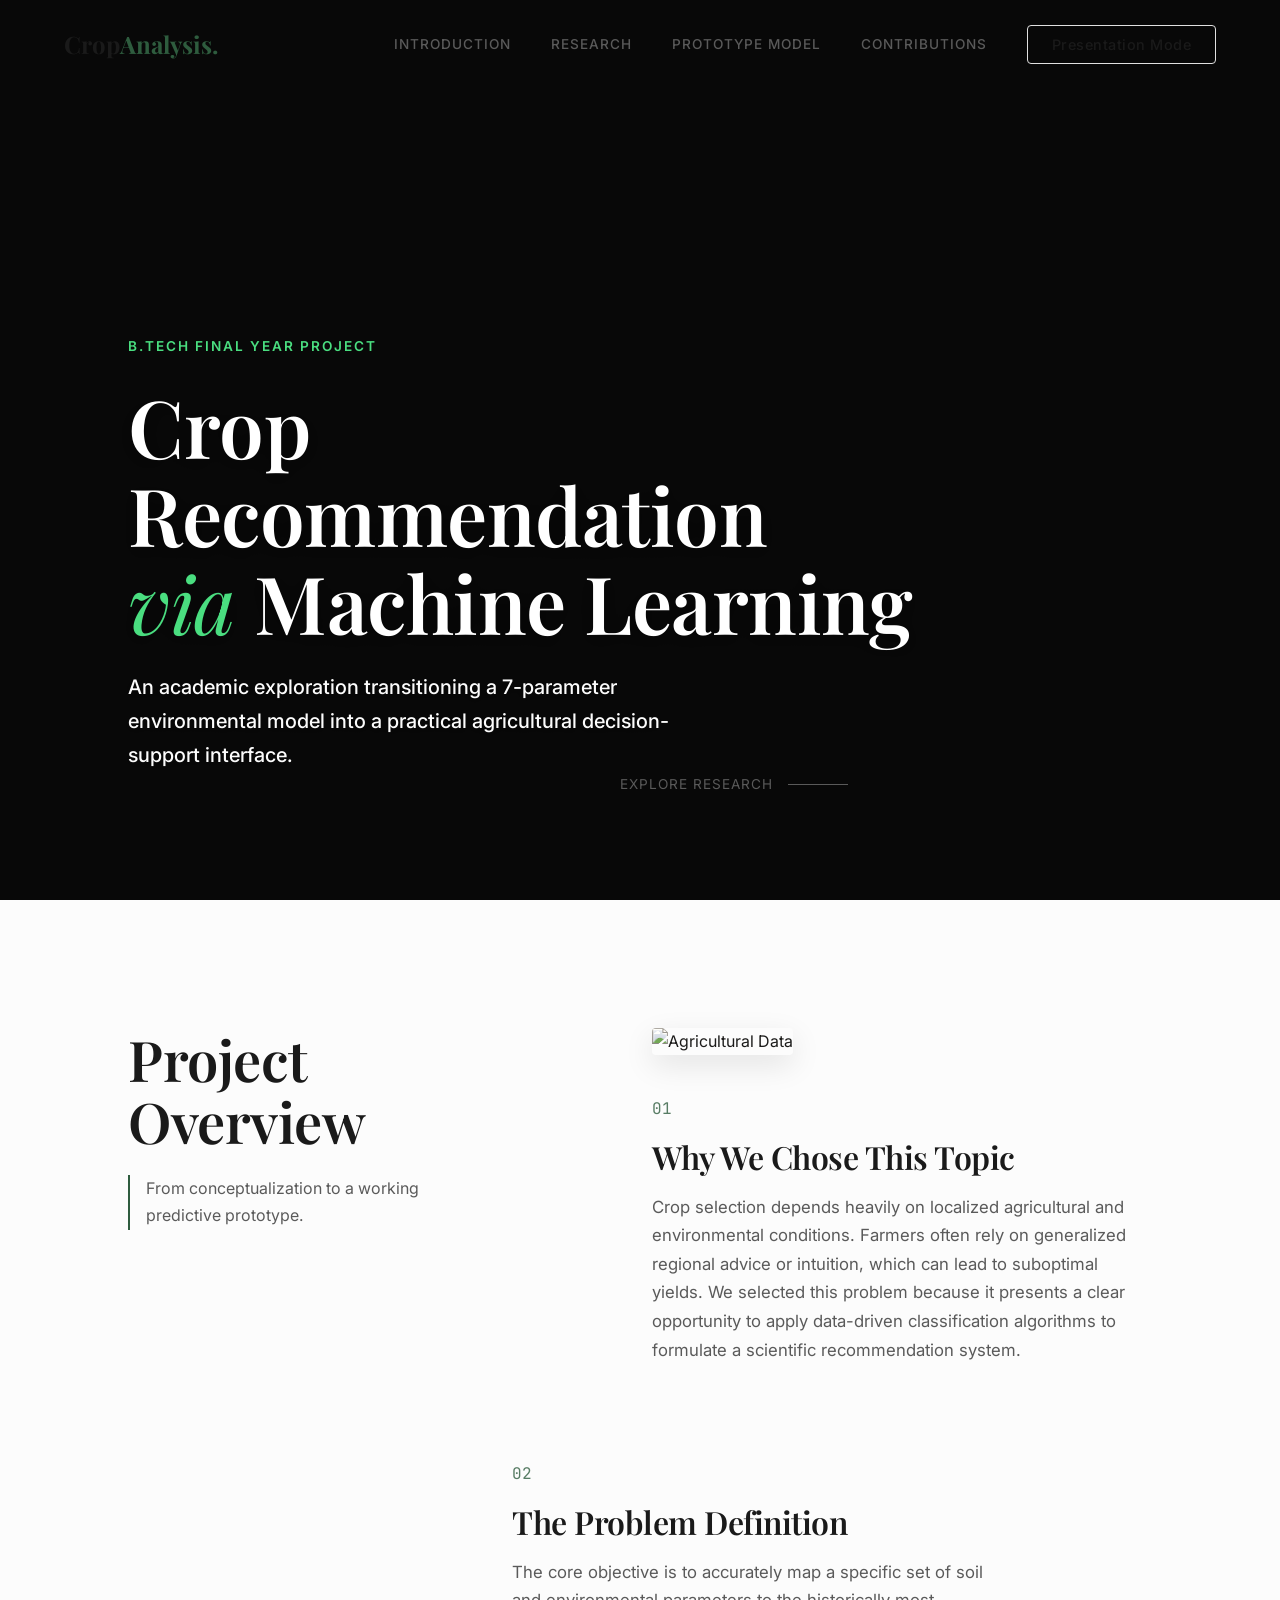
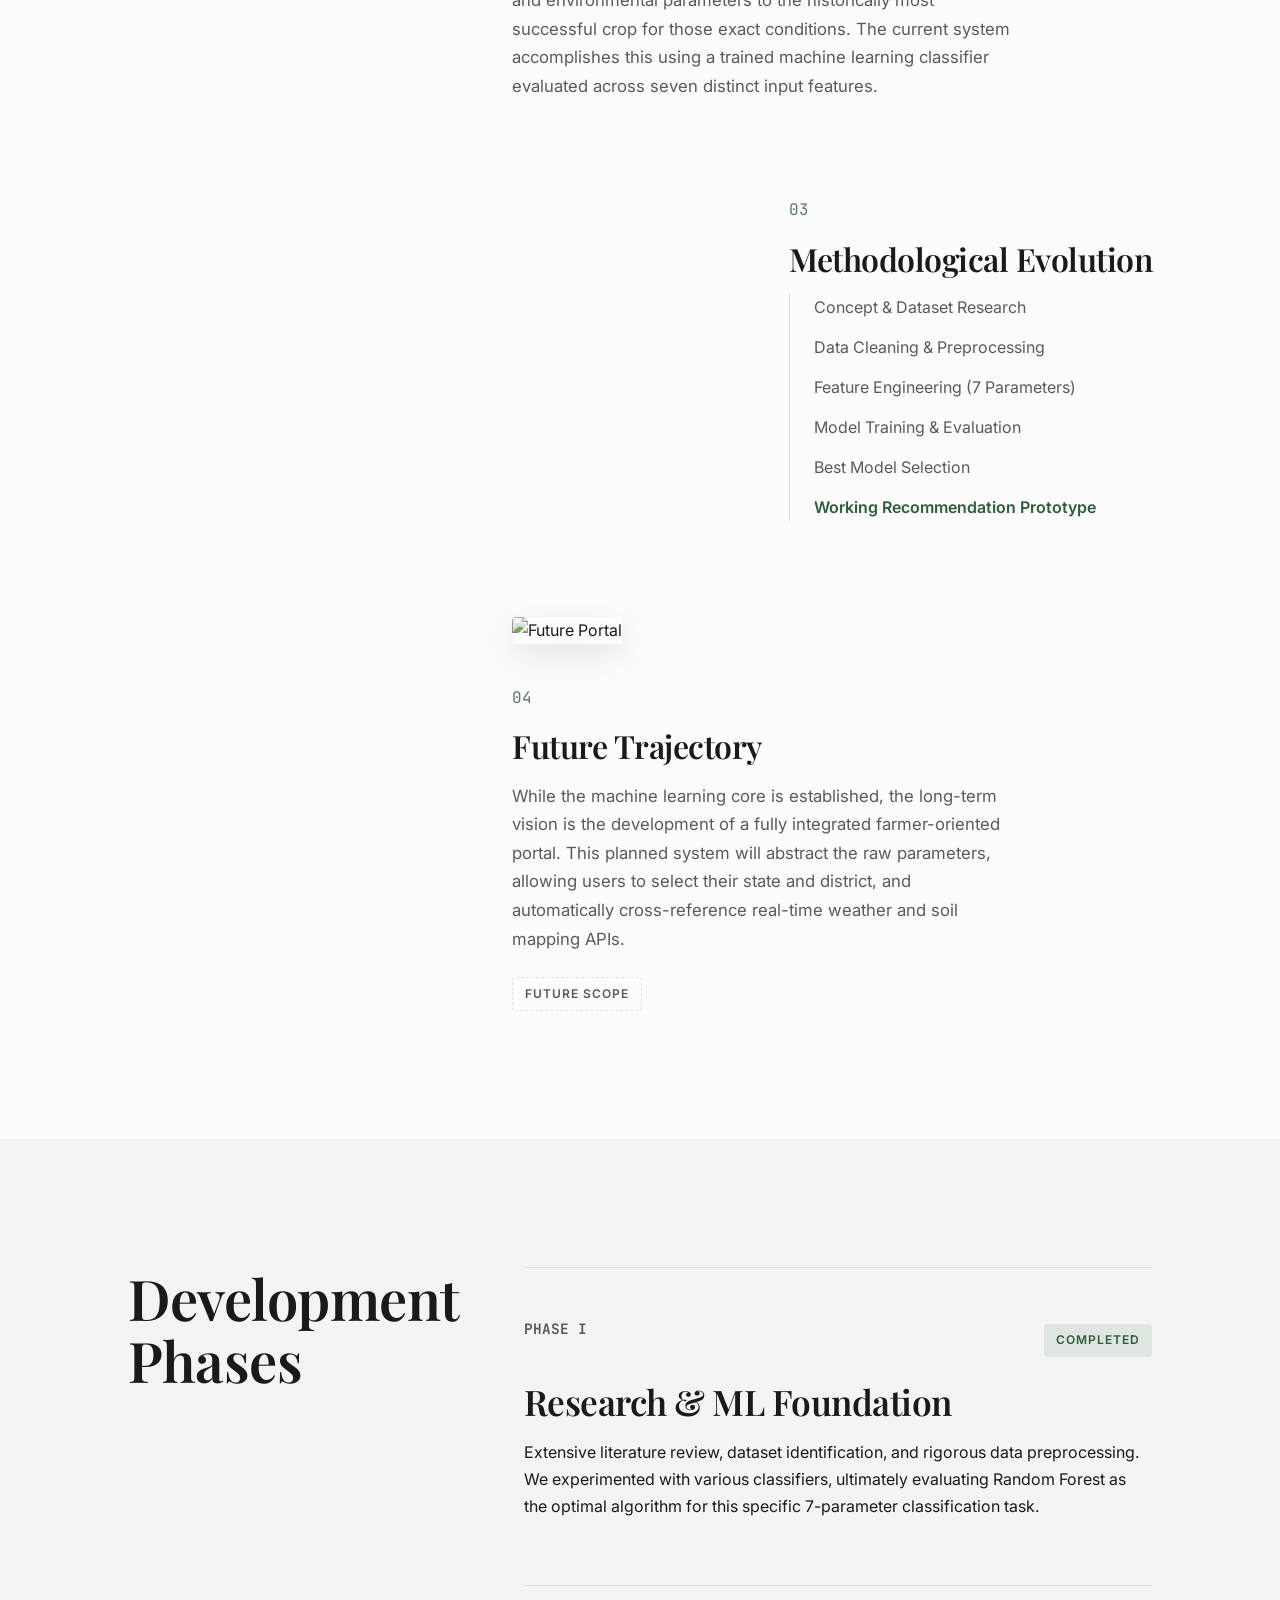
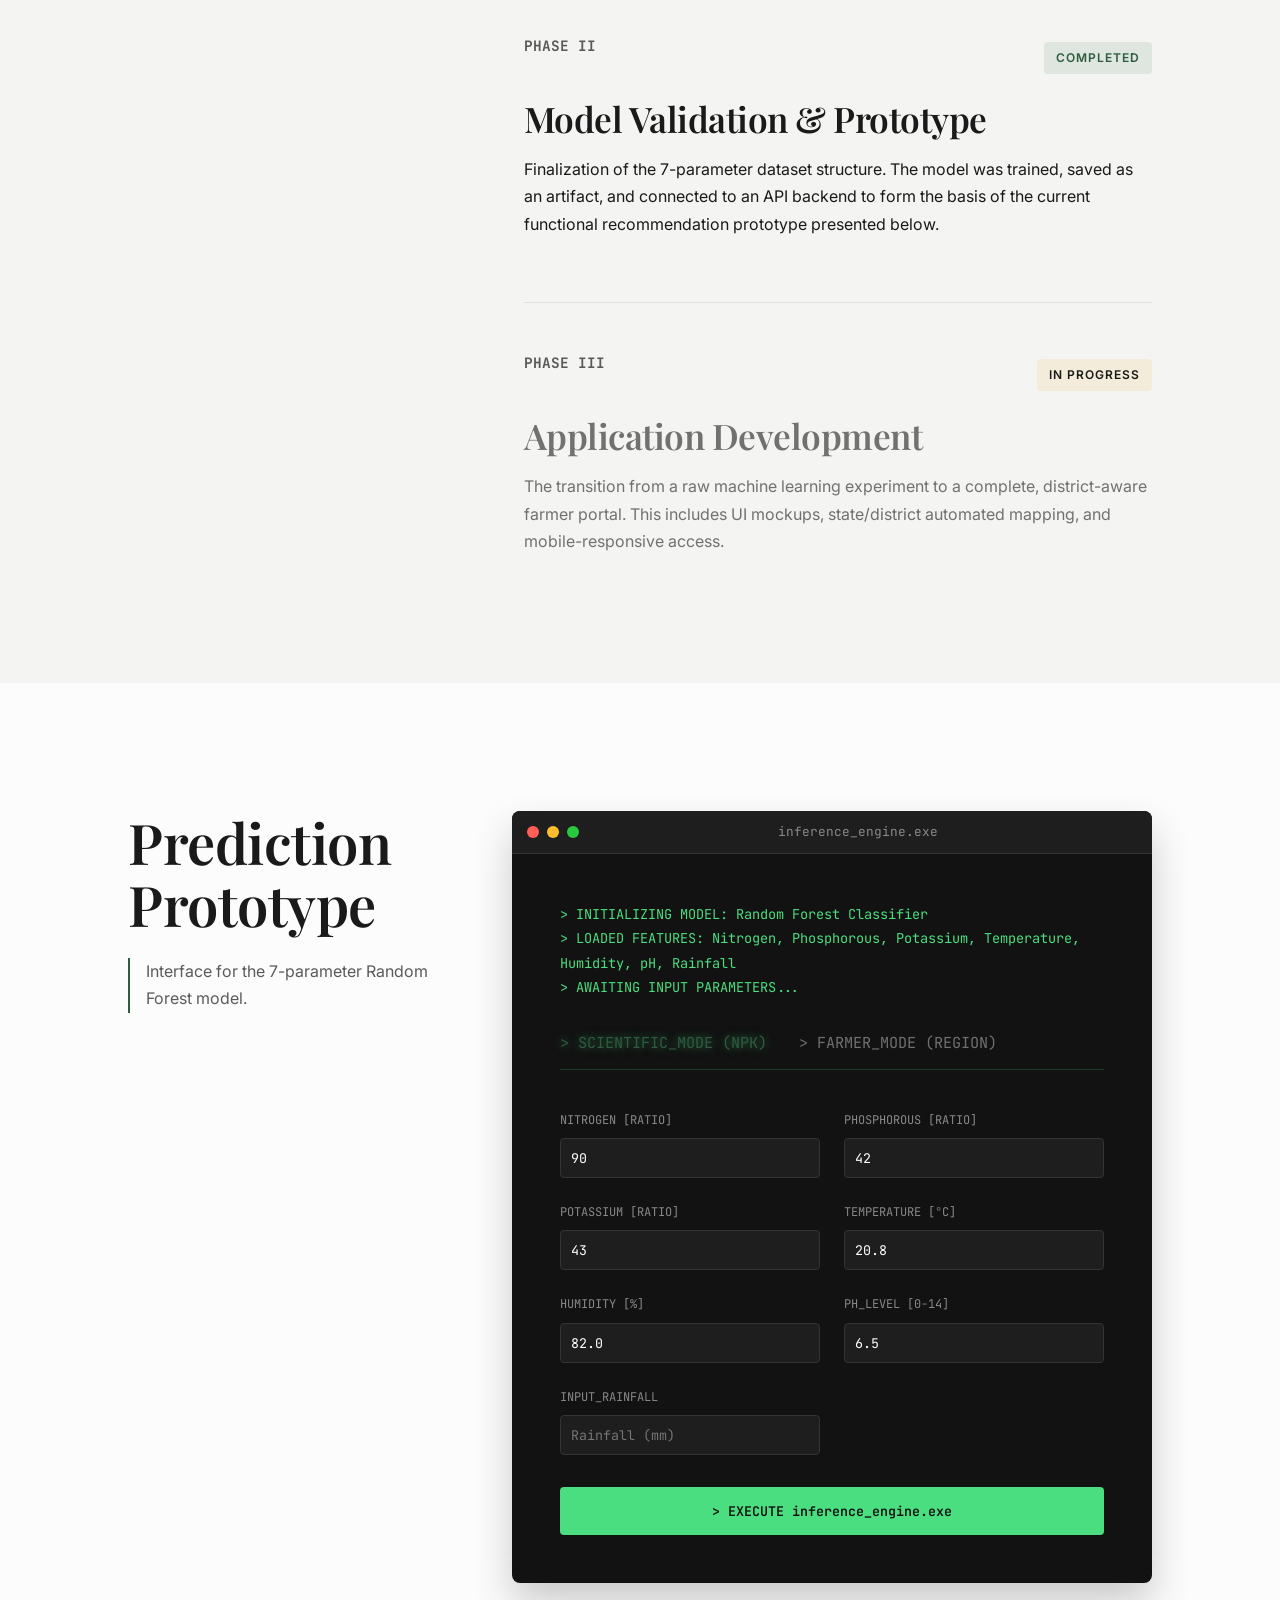
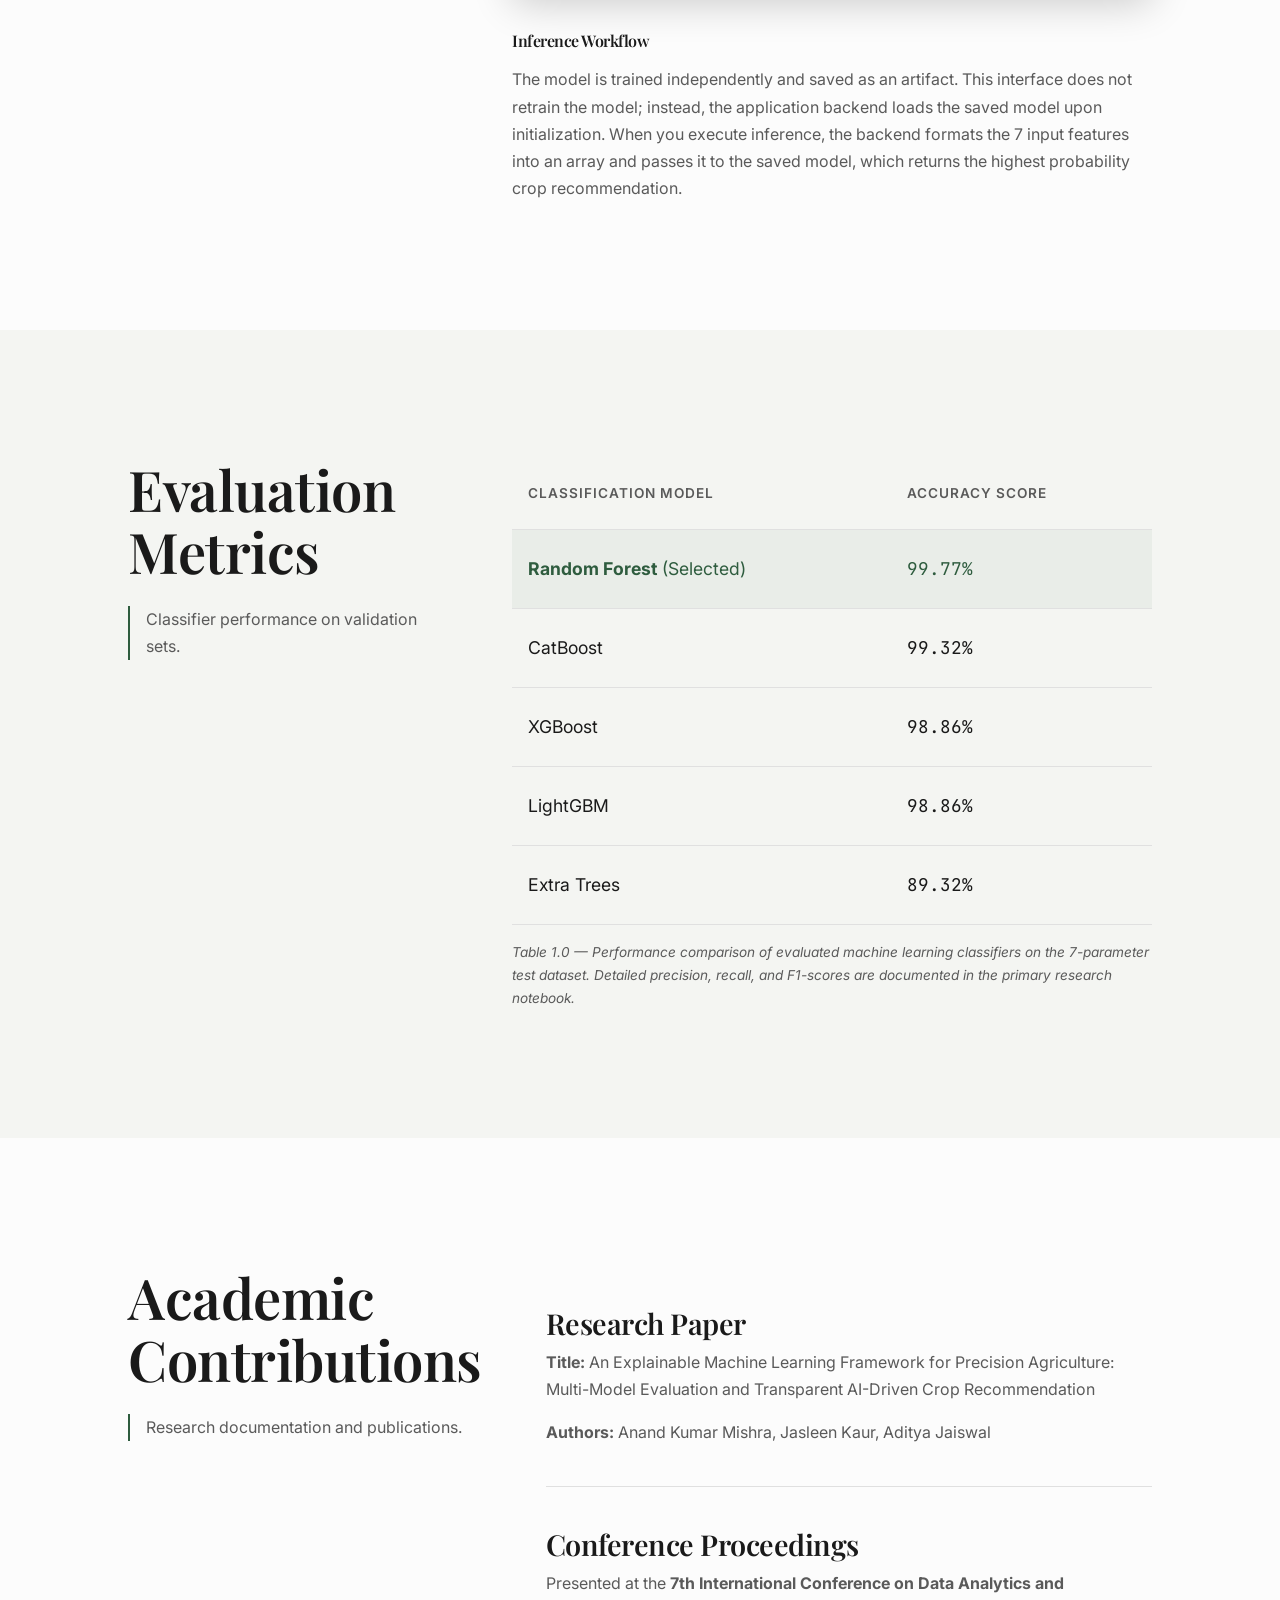
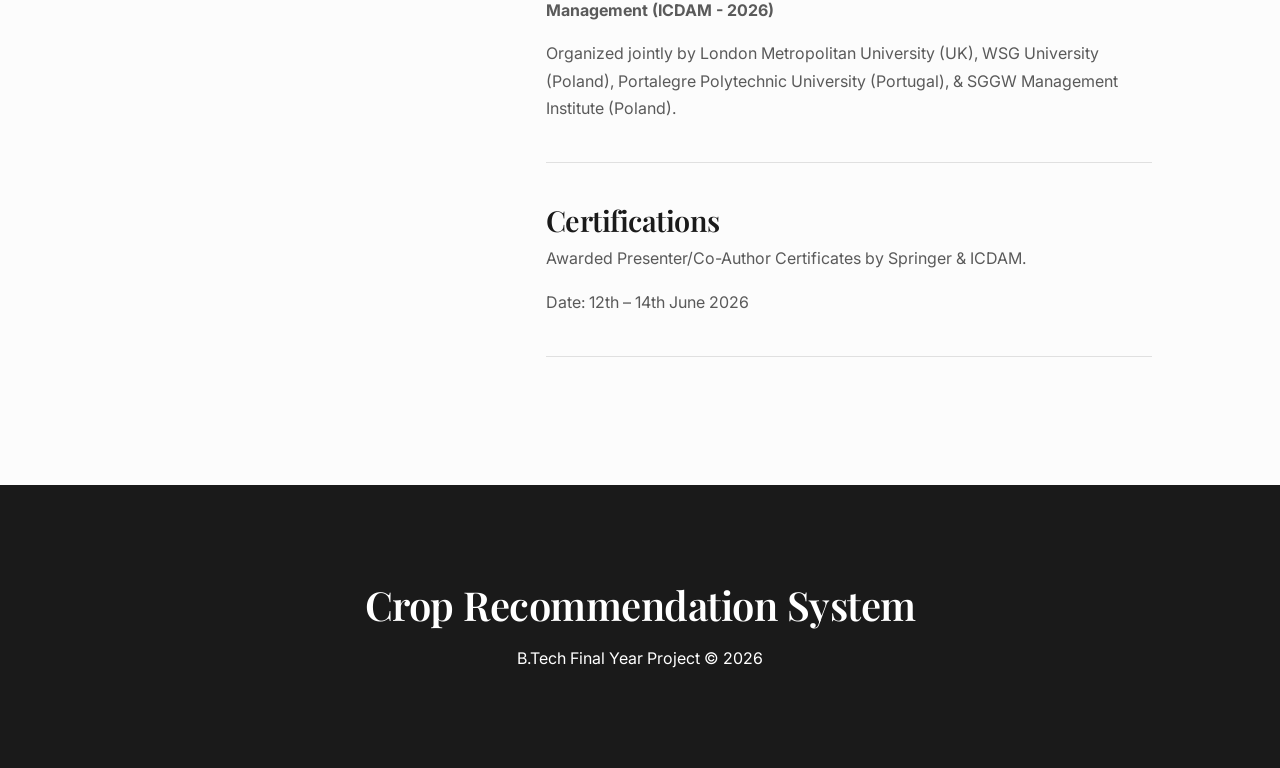
==== index.html @ 0917711e "Enhance Model 2: Implement Classifier Chains" ====
<!DOCTYPE html>
<html lang="en">
<head>
    <meta charset="UTF-8">
    <meta name="viewport" content="width=device-width, initial-scale=1.0">
    <title>Crop Recommendation | Academic Research</title>
    <!-- Fonts: Playfair Display for academic/editorial feel, Inter for data readability -->
    <link rel="preconnect" href="https://fonts.googleapis.com">
    <link rel="preconnect" href="https://fonts.gstatic.com" crossorigin>
    <link href="https://fonts.googleapis.com/css2?family=Playfair+Display:ital,wght@0,400;0,600;0,700;1,400&family=Inter:wght@300;400;500;600&family=JetBrains+Mono:wght@400;500&display=swap" rel="stylesheet">
    
    <!-- Icons -->
    <link rel="stylesheet" href="https://cdnjs.cloudflare.com/ajax/libs/font-awesome/6.4.0/css/all.min.css">
    
    <!-- Custom CSS -->
    <link rel="stylesheet" href="style.css?v=6">
</head>
<body>

    <!-- Central SVG Timeline Line -->
    <div class="scroll-timeline-container">
        <svg class="scroll-timeline-svg" preserveAspectRatio="none">
            <line x1="50%" y1="0" x2="50%" y2="100%" class="timeline-base"></line>
            <line x1="50%" y1="0" x2="50%" y2="100%" class="timeline-progress" id="scroll-line"></line>
        </svg>
    </div>

    <!-- Navigation -->
    <nav class="navbar" id="navbar">
        <div class="nav-container">
            <div class="logo">
                Crop<span>Analysis.</span>
            </div>
            <div class="nav-links">
                <a href="#hero" class="nav-link">Introduction</a>
                <a href="#overview" class="nav-link">Research</a>
                <a href="#recommendation" class="nav-link">Prototype Model</a>
                <a href="#academic" class="nav-link">Contributions</a>
                <button id="viva-mode-btn" class="btn btn-outline">Presentation Mode</button>
            </div>
            <div class="mobile-menu-btn">
                <i class="fa-solid fa-bars"></i>
            </div>
        </div>
    </nav>

    <!-- Main Content -->
    <main>
        <!-- 1. Hero Section (Animated Slideshow) -->
        <section id="hero" class="hero" style="background-color: #111;">
            <div class="slideshow">
                <div class="slide slide-1"></div>
                <div class="slide slide-2"></div>
                <div class="slide slide-3"></div>
                <div class="slide slide-4"></div>
            </div>
            <div class="hero-video-wrapper">
                <div class="hero-overlay"></div>
            </div>
            
            <div class="hero-content reveal-mask">
                <div class="thesis-header">B.Tech Final Year Project</div>
                <h1 class="serif-title">Crop Recommendation<br><em>via</em> Machine Learning</h1>
                <p class="hero-abstract">
                    An academic exploration transitioning a 7-parameter environmental model into a practical agricultural decision-support interface.
                </p>
                <div class="scroll-indicator">
                    <span>Explore Research</span>
                    <div class="scroll-line"></div>
                </div>
            </div>
        </section>

        <!-- 2. Project Overview (Asymmetric) -->
        <section id="overview" class="section bespoke-section">
            <div class="bespoke-container">
                <div class="section-title-side reveal-mask">
                    <h2 class="serif-title">Project<br>Overview</h2>
                    <p class="section-meta">From conceptualization to a working predictive prototype.</p>
                </div>
                
                <div class="content-side asymmetric-grid">
                    <!-- Block 1 -->
                    <div class="story-block reveal-mask offset-right">
                        <img src="https://images.unsplash.com/photo-1625246333195-78d9c38ad449?q=80&w=1000&auto=format&fit=crop" alt="Agricultural Data" class="story-img">
                        <span class="block-num mt-3">01</span>
                        <h3 class="serif-title">Why We Chose This Topic</h3>
                        <p>Crop selection depends heavily on localized agricultural and environmental conditions. Farmers often rely on generalized regional advice or intuition, which can lead to suboptimal yields. We selected this problem because it presents a clear opportunity to apply data-driven classification algorithms to formulate a scientific recommendation system.</p>
                    </div>
                    
                    <!-- Block 2 -->
                    <div class="story-block reveal-mask">
                        <span class="block-num">02</span>
                        <h3 class="serif-title">The Problem Definition</h3>
                        <p>The core objective is to accurately map a specific set of soil and environmental parameters to the historically most successful crop for those exact conditions. The current system accomplishes this using a trained machine learning classifier evaluated across seven distinct input features.</p>
                    </div>
                    
                    <!-- Block 3 -->
                    <div class="story-block reveal-mask offset-right">
                        <span class="block-num">03</span>
                        <h3 class="serif-title">Methodological Evolution</h3>
                        <div class="editorial-list">
                            <span>Concept & Dataset Research</span>
                            <span>Data Cleaning & Preprocessing</span>
                            <span>Feature Engineering (7 Parameters)</span>
                            <span>Model Training & Evaluation</span>
                            <span>Best Model Selection</span>
                            <span class="highlight-item">Working Recommendation Prototype</span>
                        </div>
                    </div>
                    
                    <!-- Block 4 -->
                    <div class="story-block reveal-mask">
                        <img src="https://images.unsplash.com/photo-1589923188900-85dae523342b?q=80&w=1000&auto=format&fit=crop" alt="Future Portal" class="story-img">
                        <span class="block-num mt-3">04</span>
                        <h3 class="serif-title">Future Trajectory</h3>
                        <p>While the machine learning core is established, the long-term vision is the development of a fully integrated farmer-oriented portal. This planned system will abstract the raw parameters, allowing users to select their state and district, and automatically cross-reference real-time weather and soil mapping APIs.</p>
                        <span class="status-tag future">Future Scope</span>
                    </div>
                </div>
            </div>
        </section>

        <!-- 3. Development Timeline (Phased) -->
        <section id="timeline" class="section bespoke-section bg-alt">
            <div class="bespoke-container">
                <div class="section-title-side reveal-mask">
                    <h2 class="serif-title">Development<br>Phases</h2>
                </div>
                
                <div class="content-side">
                    <div class="phase-list">
                        
                        <div class="phase-item reveal-mask completed">
                            <div class="phase-meta">
                                <h4>Phase I</h4>
                                <span class="status-tag completed">Completed</span>
                            </div>
                            <div class="phase-body">
                                <h3 class="serif-title">Research & ML Foundation</h3>
                                <p>Extensive literature review, dataset identification, and rigorous data preprocessing. We experimented with various classifiers, ultimately evaluating Random Forest as the optimal algorithm for this specific 7-parameter classification task.</p>
                            </div>
                        </div>

                        <div class="phase-item reveal-mask completed">
                            <div class="phase-meta">
                                <h4>Phase II</h4>
                                <span class="status-tag completed">Completed</span>
                            </div>
                            <div class="phase-body">
                                <h3 class="serif-title">Model Validation & Prototype</h3>
                                <p>Finalization of the 7-parameter dataset structure. The model was trained, saved as an artifact, and connected to an API backend to form the basis of the current functional recommendation prototype presented below.</p>
                            </div>
                        </div>

                        <div class="phase-item reveal-mask pending">
                            <div class="phase-meta">
                                <h4>Phase III</h4>
                                <span class="status-tag pending">In Progress</span>
                            </div>
                            <div class="phase-body">
                                <h3 class="serif-title">Application Development</h3>
                                <p>The transition from a raw machine learning experiment to a complete, district-aware farmer portal. This includes UI mockups, state/district automated mapping, and mobile-responsive access.</p>
                            </div>
                        </div>

                    </div>
                </div>
            </div>
        </section>

        <!-- 4. Interactive Prototype (Scientific Terminal Style) -->
        <section id="recommendation" class="section bespoke-section">
            <div class="bespoke-container">
                <div class="section-title-side reveal-mask">
                    <h2 class="serif-title">Prediction<br>Prototype</h2>
                    <p class="section-meta">Interface for the 7-parameter Random Forest model.</p>
                </div>
                
                <div class="content-side">
                    <div class="terminal-wrapper reveal-mask">
                        <div class="terminal-header">
                            <div class="terminal-dots">
                                <span></span><span></span><span></span>
                            </div>
                            <div class="terminal-title">inference_engine.exe</div>
                        </div>
                        <div class="terminal-body">
                            <div class="terminal-intro">
                                > INITIALIZING MODEL: Random Forest Classifier<br>
                                > LOADED FEATURES: Nitrogen, Phosphorous, Potassium, Temperature, Humidity, pH, Rainfall<br>
                                > AWAITING INPUT PARAMETERS...
                            </div>
                    
                            <!-- Mode Toggle -->
                            <div class="mode-toggle">
                                <button id="mode-npk" class="mode-btn active" type="button">> SCIENTIFIC_MODE (NPK)</button>
                                <button id="mode-regional" class="mode-btn" type="button">> FARMER_MODE (REGION)</button>
                            </div>

                            <form id="prediction-form" class="terminal-form mt-4">
                                <div class="terminal-grid">
                                    <div class="t-input-group">
                                        <label>NITROGEN [Ratio]</label>
                                        <input type="number" step="0.1" id="nitrogen" value="90" required>
                                    </div>
                                    <div class="t-input-group">
                                        <label>PHOSPHOROUS [Ratio]</label>
                                        <input type="number" step="0.1" id="phosphorous" value="42" required>
                                    </div>
                                    <div class="t-input-group">
                                        <label>POTASSIUM [Ratio]</label>
                                        <input type="number" step="0.1" id="potassium" value="43" required>
                                    </div>
                                    <div class="t-input-group">
                                        <label>TEMPERATURE [°C]</label>
                                        <input type="number" step="0.1" id="temperature" value="20.8" required>
                                    </div>
                                    <div class="t-input-group">
                                        <label>HUMIDITY [%]</label>
                                        <input type="number" step="0.1" id="humidity" value="82.0" required>
                                    </div>
                                    <div class="t-input-group">
                                        <label>PH_LEVEL [0-14]</label>
                                        <input type="number" step="0.1" id="ph" value="6.5" required>
                                    </div>
                                    <div class="t-input-group">
                                        <label for="rainfall" class="terminal-prompt">INPUT_RAINFALL</label>
                                        <input type="number" step="0.1" id="rainfall" placeholder="Rainfall (mm)" required class="terminal-input">
                                    </div>
                                </div>
                                <button type="submit" class="terminal-btn" id="submit-btn">> EXECUTE inference_engine.exe</button>
                            </form>

                            <!-- Regional Form (Hidden by default) -->
                            <form id="regional-form" class="terminal-form" style="display: none;">
                                <div class="form-group">
                                    <label for="state" class="terminal-prompt">INPUT_STATE</label>
                                    <input type="text" id="state" placeholder="e.g., Uttar Pradesh" required class="terminal-input">
                                </div>
                                <div class="form-group">
                                    <label for="district" class="terminal-prompt">INPUT_DISTRICT</label>
                                    <input type="text" id="district" placeholder="e.g., Agra" required class="terminal-input">
                                </div>
                                <button type="submit" class="terminal-btn" id="submit-regional-btn">> EXECUTE regional_inference.exe</button>
                            </form>

                            <div id="loading" class="terminal-loading" style="display: none;"></div>
                            <div id="terminal-output" class="terminal-output hidden">
                                <!-- JS will populate output -->
                            </div>
                        </div>
                    </div>
                    
                    <div class="technical-explanation mt-5 reveal-mask">
                        <h4 class="serif-title">Inference Workflow</h4>
                        <p class="mt-3 text-muted">The model is trained independently and saved as an artifact. This interface does not retrain the model; instead, the application backend loads the saved model upon initialization. When you execute inference, the backend formats the 7 input features into an array and passes it to the saved model, which returns the highest probability crop recommendation.</p>
                    </div>
                </div>
            </div>
        </section>

        <!-- 5. Evaluation Results -->
        <section id="results" class="section bespoke-section bg-alt">
            <div class="bespoke-container">
                <div class="section-title-side reveal-mask">
                    <h2 class="serif-title">Evaluation<br>Metrics</h2>
                    <p class="section-meta">Classifier performance on validation sets.</p>
                </div>
                
                <div class="content-side">
                    <div class="results-table-wrapper reveal-mask">
                        <table class="editorial-table">
                            <thead>
                                <tr>
                                    <th>Classification Model</th>
                                    <th>Accuracy Score</th>
                                </tr>
                            </thead>
                            <tbody>
                                <tr class="highlight-row">
                                    <td><strong>Random Forest</strong> (Selected)</td>
                                    <td class="mono">99.77%</td>
                                </tr>
                                <tr>
                                    <td>CatBoost</td>
                                    <td class="mono">99.32%</td>
                                </tr>
                                <tr>
                                    <td>XGBoost</td>
                                    <td class="mono">98.86%</td>
                                </tr>
                                <tr>
                                    <td>LightGBM</td>
                                    <td class="mono">98.86%</td>
                                </tr>
                                <tr>
                                    <td>Extra Trees</td>
                                    <td class="mono">89.32%</td>
                                </tr>
                            </tbody>
                        </table>
                        <p class="caption mt-3">Table 1.0 &mdash; Performance comparison of evaluated machine learning classifiers on the 7-parameter test dataset. Detailed precision, recall, and F1-scores are documented in the primary research notebook.</p>
                    </div>
                </div>
            </div>
        </section>

        <!-- 6. Academic Contributions -->
        <section id="academic" class="section bespoke-section">
            <div class="bespoke-container">
                <div class="section-title-side reveal-mask">
                    <h2 class="serif-title">Academic<br>Contributions</h2>
                    <p class="section-meta">Research documentation and publications.</p>
                </div>
                
                <div class="content-side list-layout">
                    <div class="academic-item reveal-mask">
                        <h3 class="serif-title">Research Paper</h3>
                        <p class="text-muted"><strong>Title:</strong> An Explainable Machine Learning Framework for Precision Agriculture: Multi-Model Evaluation and Transparent AI-Driven Crop Recommendation</p>
                        <p class="text-muted mt-3"><strong>Authors:</strong> Anand Kumar Mishra, Jasleen Kaur, Aditya Jaiswal</p>
                    </div>
                    <div class="academic-item reveal-mask">
                        <h3 class="serif-title">Conference Proceedings</h3>
                        <p class="text-muted">Presented at the <strong>7th International Conference on Data Analytics and Management (ICDAM - 2026)</strong></p>
                        <p class="text-muted mt-3">Organized jointly by London Metropolitan University (UK), WSG University (Poland), Portalegre Polytechnic University (Portugal), & SGGW Management Institute (Poland).</p>
                    </div>
                    <div class="academic-item reveal-mask">
                        <h3 class="serif-title">Certifications</h3>
                        <p class="text-muted">Awarded Presenter/Co-Author Certificates by Springer & ICDAM.</p>
                        <p class="text-muted mt-3">Date: 12th &ndash; 14th June 2026</p>
                    </div>
                </div>
            </div>
        </section>

    </main>

    <footer class="editorial-footer">
        <div class="footer-content">
            <h2 class="serif-title">Crop Recommendation System</h2>
            <p>B.Tech Final Year Project &copy; 2026</p>
        </div>
    </footer>

    <script src="index.js?v=5"></script>
</body>
</html>
---- style.css ----
/* ==========================================================================
   CSS VARIABLES - Bespoke Editorial Theme
   ========================================================================== */
   :root {
    /* Colors */
    --bg-main: #fcfcfc;
    --bg-alt: #f4f5f2;
    --text-main: #1a1a1a;
    --text-muted: #5a5a5a;
    
    --accent: #2e5c3e; /* Deep sophisticated green */
    --accent-light: #447a57;
    
    --border-color: #e0e0e0;
    
    /* Typography */
    --font-serif: 'Playfair Display', serif;
    --font-sans: 'Inter', sans-serif;
    --font-mono: 'JetBrains Mono', monospace;
    
    /* Animation */
    --transition-slow: all 0.8s cubic-bezier(0.16, 1, 0.3, 1);
    --transition-fast: all 0.3s ease;
}

* {
    margin: 0;
    padding: 0;
    box-sizing: border-box;
}

html { scroll-behavior: smooth; }

body {
    font-family: var(--font-sans);
    background-color: var(--bg-main);
    color: var(--text-main);
    line-height: 1.7;
    overflow-x: hidden;
}

h1, h2, h3, h4, h5, h6 {
    color: var(--text-main);
    line-height: 1.2;
}

.serif-title {
    font-family: var(--font-serif);
    font-weight: 600;
    letter-spacing: -0.5px;
}

a { text-decoration: none; color: inherit; }
.text-muted { color: var(--text-muted); }
.text-accent { color: var(--accent); }
.mt-3 { margin-top: 1rem; }
.mt-4 { margin-top: 1.5rem; }
.mt-5 { margin-top: 3rem; }
.mono { font-family: var(--font-mono); font-size: 0.9em; }
.hidden { display: none !important; }

/* Buttons */
.btn {
    display: inline-flex;
    align-items: center;
    padding: 10px 24px;
    font-family: var(--font-sans);
    font-weight: 500;
    font-size: 0.9rem;
    cursor: pointer;
    transition: var(--transition-fast);
    border-radius: 4px;
    letter-spacing: 0.5px;
}

.btn-outline {
    background: transparent;
    border: 1px solid var(--border-color);
    color: var(--text-main);
}

.btn-outline:hover {
    border-color: var(--accent);
    color: var(--accent);
}

/* ==========================================================================
   TIMELINE LINE (SVG)
   ========================================================================== */
.scroll-timeline-container {
    position: fixed;
    top: 0;
    left: 5%;
    width: 2px;
    height: 100vh;
    z-index: 0;
    pointer-events: none;
}

.scroll-timeline-svg {
    width: 100%;
    height: 100%;
}

.timeline-base {
    stroke: var(--border-color);
    stroke-width: 1;
}

.timeline-progress {
    stroke: var(--accent);
    stroke-width: 2;
    stroke-dasharray: 1000;
    stroke-dashoffset: 1000;
    transition: stroke-dashoffset 0.1s linear;
}

@media (max-width: 768px) {
    .scroll-timeline-container { display: none; }
}

/* ==========================================================================
   NAVIGATION
   ========================================================================== */
.navbar {
    position: fixed;
    top: 0;
    width: 100%;
    padding: 1.5rem 5%;
    z-index: 100;
    transition: var(--transition-fast);
    background: transparent;
}

.navbar.scrolled {
    background: rgba(252, 252, 252, 0.95);
    backdrop-filter: blur(10px);
    border-bottom: 1px solid var(--border-color);
    padding: 1rem 5%;
}

.nav-container {
    max-width: 1400px;
    margin: 0 auto;
    display: flex;
    justify-content: space-between;
    align-items: center;
}

.logo {
    font-family: var(--font-serif);
    font-size: 1.5rem;
    font-weight: 700;
}

.logo span {
    color: var(--accent);
}

.nav-links {
    display: flex;
    gap: 2.5rem;
    align-items: center;
}

.nav-link {
    font-size: 0.85rem;
    font-weight: 500;
    text-transform: uppercase;
    letter-spacing: 1px;
    color: var(--text-muted);
    transition: var(--transition-fast);
}

.nav-link:hover, .nav-link.active {
    color: var(--accent);
}

.mobile-menu-btn { display: none; font-size: 1.5rem; cursor: pointer; }

/* ==========================================================================
   HERO SECTION (Video Background)
   ========================================================================== */
.hero {
    position: relative;
    height: 100vh;
    display: flex;
    align-items: flex-end;
    padding: 5% 10%;
    overflow: hidden;
}

.slideshow {
    position: absolute;
    top: -5%; left: -5%;
    width: 110%; height: 110%;
    z-index: 0;
    overflow: hidden;
}

.slide {
    position: absolute;
    top: 0; left: 0;
    width: 100%; height: 100%;
    background-size: cover;
    background-position: center;
    background-repeat: no-repeat;
    opacity: 0;
    animation: fade-slides 24s infinite;
}

.slide-1 { 
    background-image: url('https://images.unsplash.com/photo-1589923188900-85dae523342b?q=80&w=2070&auto=format&fit=crop'); 
    animation-delay: 0s;
}
.slide-2 { 
    background-image: url('https://images.unsplash.com/photo-1625246333195-78d9c38ad449?q=80&w=2070&auto=format&fit=crop'); 
    animation-delay: 6s;
}
.slide-3 { 
    background-image: url('https://images.unsplash.com/photo-1592982537447-6f296317b9b1?q=80&w=2070&auto=format&fit=crop'); 
    animation-delay: 12s;
}
.slide-4 { 
    background-image: url('https://images.unsplash.com/photo-1495107334309-fcf20504a5ab?q=80&w=2070&auto=format&fit=crop'); 
    animation-delay: 18s;
}

@keyframes fade-slides {
    0% { opacity: 0; transform: scale(1); }
    10% { opacity: 1; }
    25% { opacity: 1; }
    35% { opacity: 0; transform: scale(1.05); }
    100% { opacity: 0; transform: scale(1.05); }
}

.hero-video-wrapper {
    position: absolute;
    top: 0; left: 0; width: 100%; height: 100%;
    z-index: 1;
    overflow: hidden;
}

.hero-overlay {
    position: absolute;
    top: 0; left: 0; width: 100%; height: 100%;
    background: rgba(0, 0, 0, 0.5);
}

.hero-content {
    max-width: 800px;
    padding-bottom: 4rem;
    z-index: 2;
    position: relative;
}

.thesis-header {
    font-size: 0.85rem;
    text-transform: uppercase;
    letter-spacing: 2px;
    color: #4ade80;
    margin-bottom: 1.5rem;
    font-weight: 600;
}

.hero .serif-title {
    font-size: 5rem;
    line-height: 1.1;
    margin-bottom: 1.5rem;
    color: #ffffff;
    text-shadow: 0 4px 20px rgba(0,0,0,0.5);
}

.hero .serif-title em {
    font-style: italic;
    color: #4ade80;
    font-weight: 400;
}

.hero-abstract {
    font-size: 1.25rem;
    color: #fcfcfc;
    font-weight: 500;
    max-width: 600px;
    text-shadow: 0 2px 10px rgba(0,0,0,0.5);
}

.scroll-indicator {
    position: absolute;
    bottom: 40px;
    right: 10%;
    display: flex;
    align-items: center;
    gap: 15px;
    font-size: 0.85rem;
    text-transform: uppercase;
    letter-spacing: 1px;
    color: var(--text-muted);
}

.scroll-line {
    width: 60px;
    height: 1px;
    background: var(--text-muted);
    position: relative;
    overflow: hidden;
}

.scroll-line::after {
    content: '';
    position: absolute;
    top: 0; left: 0;
    width: 100%; height: 100%;
    background: var(--accent);
    transform: translateX(-100%);
    animation: scroll-hint 2s infinite cubic-bezier(0.65, 0, 0.35, 1);
}

@keyframes scroll-hint {
    100% { transform: translateX(100%); }
}

/* ==========================================================================
   BESPOKE ASYMMETRIC LAYOUT
   ========================================================================== */
.bespoke-section {
    padding: 8rem 0;
}

.bg-alt {
    background-color: var(--bg-alt);
}

.bespoke-container {
    max-width: 1400px;
    margin: 0 auto;
    padding: 0 10%;
    display: grid;
    grid-template-columns: 1fr 2fr;
    gap: 4rem;
}

.section-title-side {
    position: sticky;
    top: 150px;
    height: fit-content;
}

.section-title-side h2 {
    font-size: 3.5rem;
    margin-bottom: 1rem;
    line-height: 1.1;
}

.section-meta {
    font-size: 1rem;
    color: var(--text-muted);
    border-left: 2px solid var(--accent);
    padding-left: 1rem;
    margin-top: 1.5rem;
}

/* Blocks */
.asymmetric-grid {
    display: flex;
    flex-direction: column;
    gap: 6rem;
}

.story-block {
    max-width: 500px;
}

.story-block.offset-right {
    align-self: flex-end;
}

.block-num {
    font-family: var(--font-mono);
    color: var(--accent);
    font-size: 1rem;
    display: block;
    margin-bottom: 1rem;
    opacity: 0.8;
}

.story-block h3 {
    font-size: 2rem;
    margin-bottom: 1rem;
}

.story-img {
    width: 100%;
    height: 250px;
    object-fit: cover;
    border-radius: 4px;
    margin-bottom: 1.5rem;
    filter: sepia(20%) grayscale(20%);
    box-shadow: 0 10px 30px rgba(0,0,0,0.1);
}

.story-block p {
    font-size: 1.05rem;
    color: var(--text-muted);
}

.editorial-list {
    display: flex;
    flex-direction: column;
    gap: 0.8rem;
    border-left: 1px solid var(--border-color);
    padding-left: 1.5rem;
}

.editorial-list span {
    font-size: 1rem;
    color: var(--text-muted);
}

.editorial-list .highlight-item {
    color: var(--accent);
    font-weight: 600;
}

.status-tag {
    display: inline-block;
    padding: 6px 12px;
    font-size: 0.75rem;
    text-transform: uppercase;
    letter-spacing: 1px;
    font-weight: 600;
    margin-top: 1.5rem;
    border-radius: 4px;
}

.status-tag.future { border: 1px dashed var(--border-color); color: var(--text-muted); }
.status-tag.completed { background: rgba(46, 92, 62, 0.1); color: var(--accent); }
.status-tag.pending { background: rgba(245, 158, 11, 0.1); color: var(--orange); }

/* Timeline Phase List */
.phase-list {
    display: flex;
    flex-direction: column;
    gap: 4rem;
}

.phase-item {
    border-top: 1px solid var(--border-color);
    padding-top: 2rem;
}

.phase-meta {
    display: flex;
    justify-content: space-between;
    align-items: center;
    margin-bottom: 1.5rem;
}

.phase-meta h4 {
    font-family: var(--font-mono);
    text-transform: uppercase;
    font-size: 0.9rem;
    color: var(--text-muted);
}

.phase-body h3 {
    font-size: 2.2rem;
    margin-bottom: 1rem;
}

.phase-item.pending .phase-body { opacity: 0.6; }

/* ==========================================================================
   TERMINAL (INTERACTIVE PROTOTYPE)
   ========================================================================== */
.terminal-wrapper {
    background: #121212;
    border-radius: 8px;
    overflow: hidden;
    box-shadow: 0 20px 40px rgba(0,0,0,0.2);
    color: #e0e0e0;
    font-family: var(--font-mono);
    transition: transform 0.3s cubic-bezier(0.175, 0.885, 0.32, 1.275);
}

.terminal-wrapper:hover {
    transform: translateY(-5px) rotateX(2deg);
}

.terminal-header {
    background: #1e1e1e;
    padding: 10px 15px;
    display: flex;
    align-items: center;
    border-bottom: 1px solid #333;
}

.terminal-dots {
    display: flex;
    gap: 8px;
}

.terminal-dots span {
    width: 12px; height: 12px; border-radius: 50%;
}
.terminal-dots span:nth-child(1) { background: #ff5f56; }
.terminal-dots span:nth-child(2) { background: #ffbd2e; }
.terminal-dots span:nth-child(3) { background: #27c93f; }

.terminal-title {
    margin: 0 auto;
    font-size: 0.8rem;
    color: #888;
}

.terminal-body {
    padding: 3rem;
}

.terminal-intro {
    color: #4ade80;
    font-size: 0.85rem;
    line-height: 1.8;
    margin-bottom: 2rem;
}

.terminal-grid {
    display: grid;
    grid-template-columns: 1fr 1fr;
    gap: 1.5rem;
}

.mode-toggle {
    display: flex;
    gap: 2rem;
    margin-bottom: 2.5rem;
    border-bottom: 1px solid rgba(74, 222, 128, 0.2);
    padding-bottom: 1rem;
}

.mode-btn {
    background: transparent;
    border: none;
    color: rgba(252,252,252,0.4);
    font-family: 'JetBrains Mono', monospace;
    font-size: 0.95rem;
    cursor: pointer;
    transition: all 0.3s;
    padding: 0;
}

.mode-btn:hover {
    color: rgba(252,252,252,0.8);
}

.mode-btn.active {
    color: var(--accent);
    text-shadow: 0 0 10px rgba(74, 222, 128, 0.5);
}

.form-grid {
    display: grid;
    grid-template-columns: repeat(2, 1fr);
    gap: 1.5rem 3rem;
    margin-bottom: 3rem;
}

.t-input-group {
    display: flex;
    flex-direction: column;
    gap: 0.5rem;
}

.t-input-group label {
    font-size: 0.75rem;
    color: #888;
    text-transform: uppercase;
}

.t-input-group input {
    background: #1e1e1e;
    border: 1px solid #333;
    padding: 10px;
    color: #fff;
    font-family: var(--font-mono);
    border-radius: 4px;
    transition: var(--transition-fast);
}

.t-input-group input:focus {
    outline: none;
    border-color: #4ade80;
}

.terminal-btn {
    width: 100%;
    margin-top: 2rem;
    background: #4ade80;
    color: #121212;
    border: none;
    padding: 15px;
    font-family: var(--font-mono);
    font-weight: 600;
    cursor: pointer;
    border-radius: 4px;
    transition: var(--transition-fast);
}

.terminal-btn:hover {
    background: #22c55e;
}

.terminal-btn:disabled {
    background: #333;
    color: #888;
    cursor: not-allowed;
}

.terminal-output {
    margin-top: 2rem;
    padding-top: 1.5rem;
    border-top: 1px dashed #333;
    color: #4ade80;
    font-size: 0.9rem;
}

/* ==========================================================================
   EDITORIAL TABLE (Results)
   ========================================================================== */
.editorial-table {
    width: 100%;
    border-collapse: collapse;
}

.editorial-table th, .editorial-table td {
    padding: 1.5rem 1rem;
    text-align: left;
    border-bottom: 1px solid var(--border-color);
}

.editorial-table th {
    font-family: var(--font-sans);
    font-size: 0.85rem;
    text-transform: uppercase;
    letter-spacing: 1px;
    color: var(--text-muted);
    font-weight: 600;
}

.editorial-table td {
    font-size: 1.1rem;
}

.highlight-row td {
    background: rgba(46, 92, 62, 0.05);
    color: var(--accent);
}

.caption {
    font-size: 0.85rem;
    color: var(--text-muted);
    font-style: italic;
}

/* ==========================================================================
   LIST LAYOUT (Academic)
   ========================================================================== */
.list-layout {
    display: flex;
    flex-direction: column;
}

.academic-item {
    padding: 2.5rem 0;
    border-bottom: 1px solid var(--border-color);
}

.academic-item h3 {
    font-size: 1.8rem;
    margin-bottom: 0.5rem;
}

/* ==========================================================================
   FOOTER
   ========================================================================== */
.editorial-footer {
    background: var(--text-main);
    color: #fff;
    padding: 6rem 10%;
    text-align: center;
}

.editorial-footer .serif-title {
    color: #fff;
    font-size: 2.5rem;
    margin-bottom: 1rem;
}

/* ==========================================================================
   VIVA MODE
   ========================================================================== */
body.viva-mode .navbar,
body.viva-mode .scroll-timeline-container,
body.viva-mode .editorial-footer,
body.viva-mode .hero-video-wrapper {
    display: none;
}

body.viva-mode .bespoke-section {
    min-height: 100vh;
    display: flex;
    align-items: center;
    scroll-snap-align: start;
    padding: 0;
}

body.viva-mode { scroll-snap-type: y mandatory; background: #fff;}
.viva-controls { position: fixed; bottom: 30px; right: 30px; z-index: 1000; }

/* ==========================================================================
   RESPONSIVE
   ========================================================================== */
@media (max-width: 992px) {
    .bespoke-container { grid-template-columns: 1fr; gap: 3rem; }
    .section-title-side { position: relative; top: 0; }
    .hero .serif-title { font-size: 3.5rem; }
    .story-block.offset-right { align-self: flex-start; }
}

@media (max-width: 768px) {
    .nav-links { display: none; }
    .mobile-menu-btn { display: block; }
    .hero .serif-title { font-size: 2.8rem; }
    .terminal-grid { grid-template-columns: 1fr; }
}

/* ==========================================================================
   BESPOKE MASKING ANIMATION
   ========================================================================== */
.reveal-mask {
    opacity: 0;
    transform: translateY(40px);
    transition: var(--transition-slow);
}

.reveal-mask.active {
    opacity: 1;
    transform: translateY(0);
}
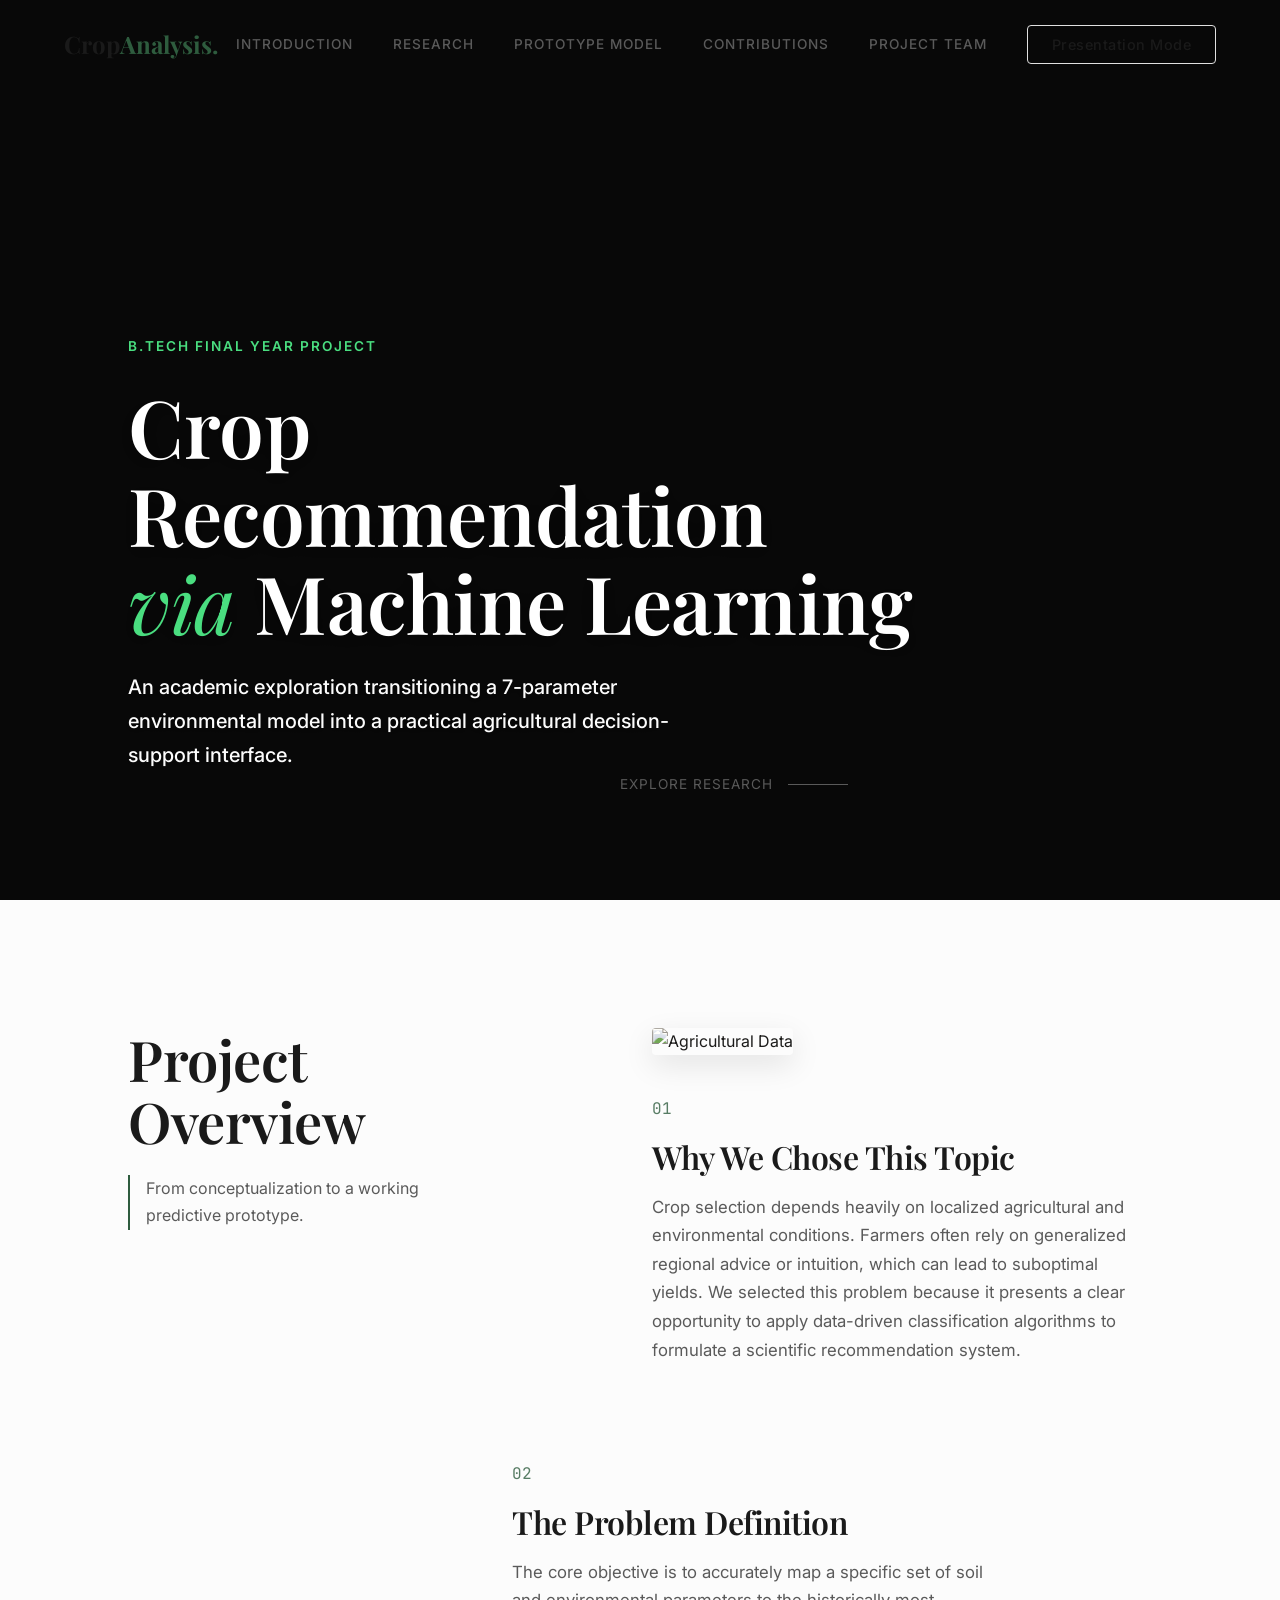
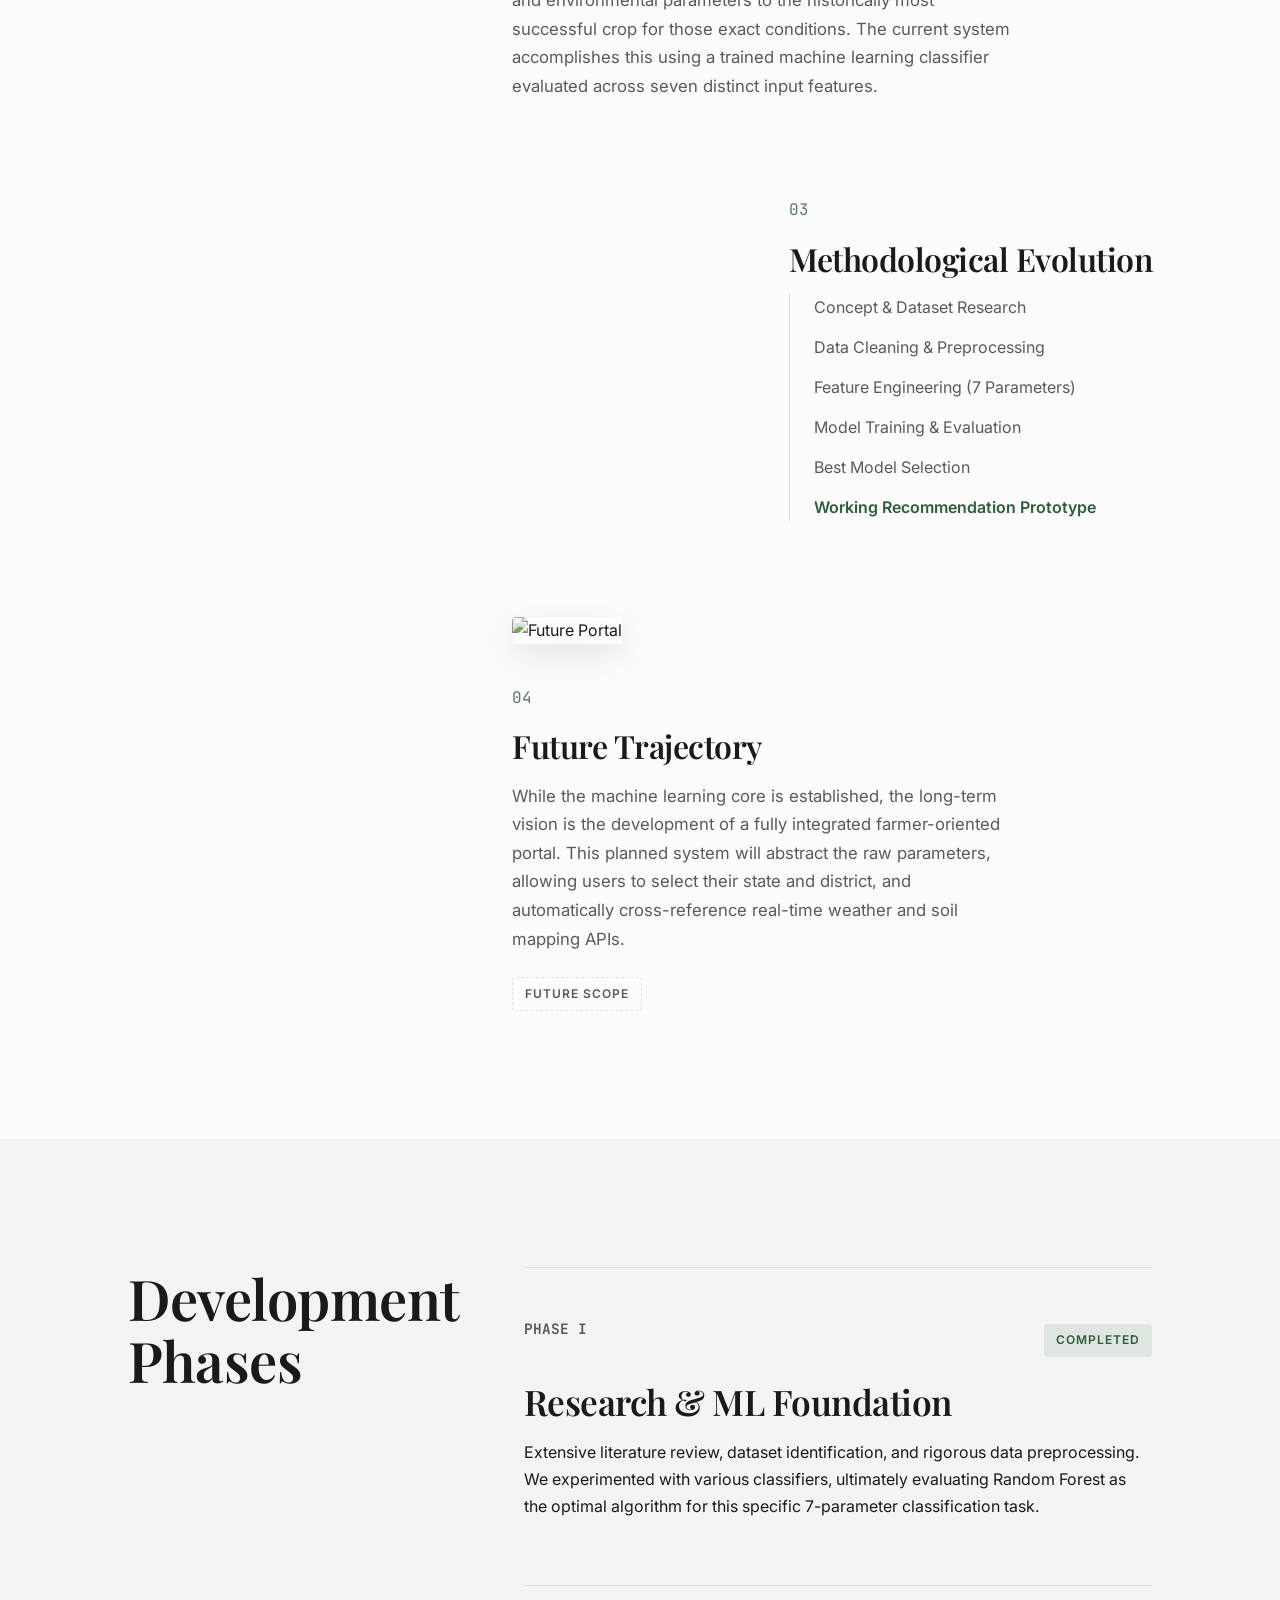
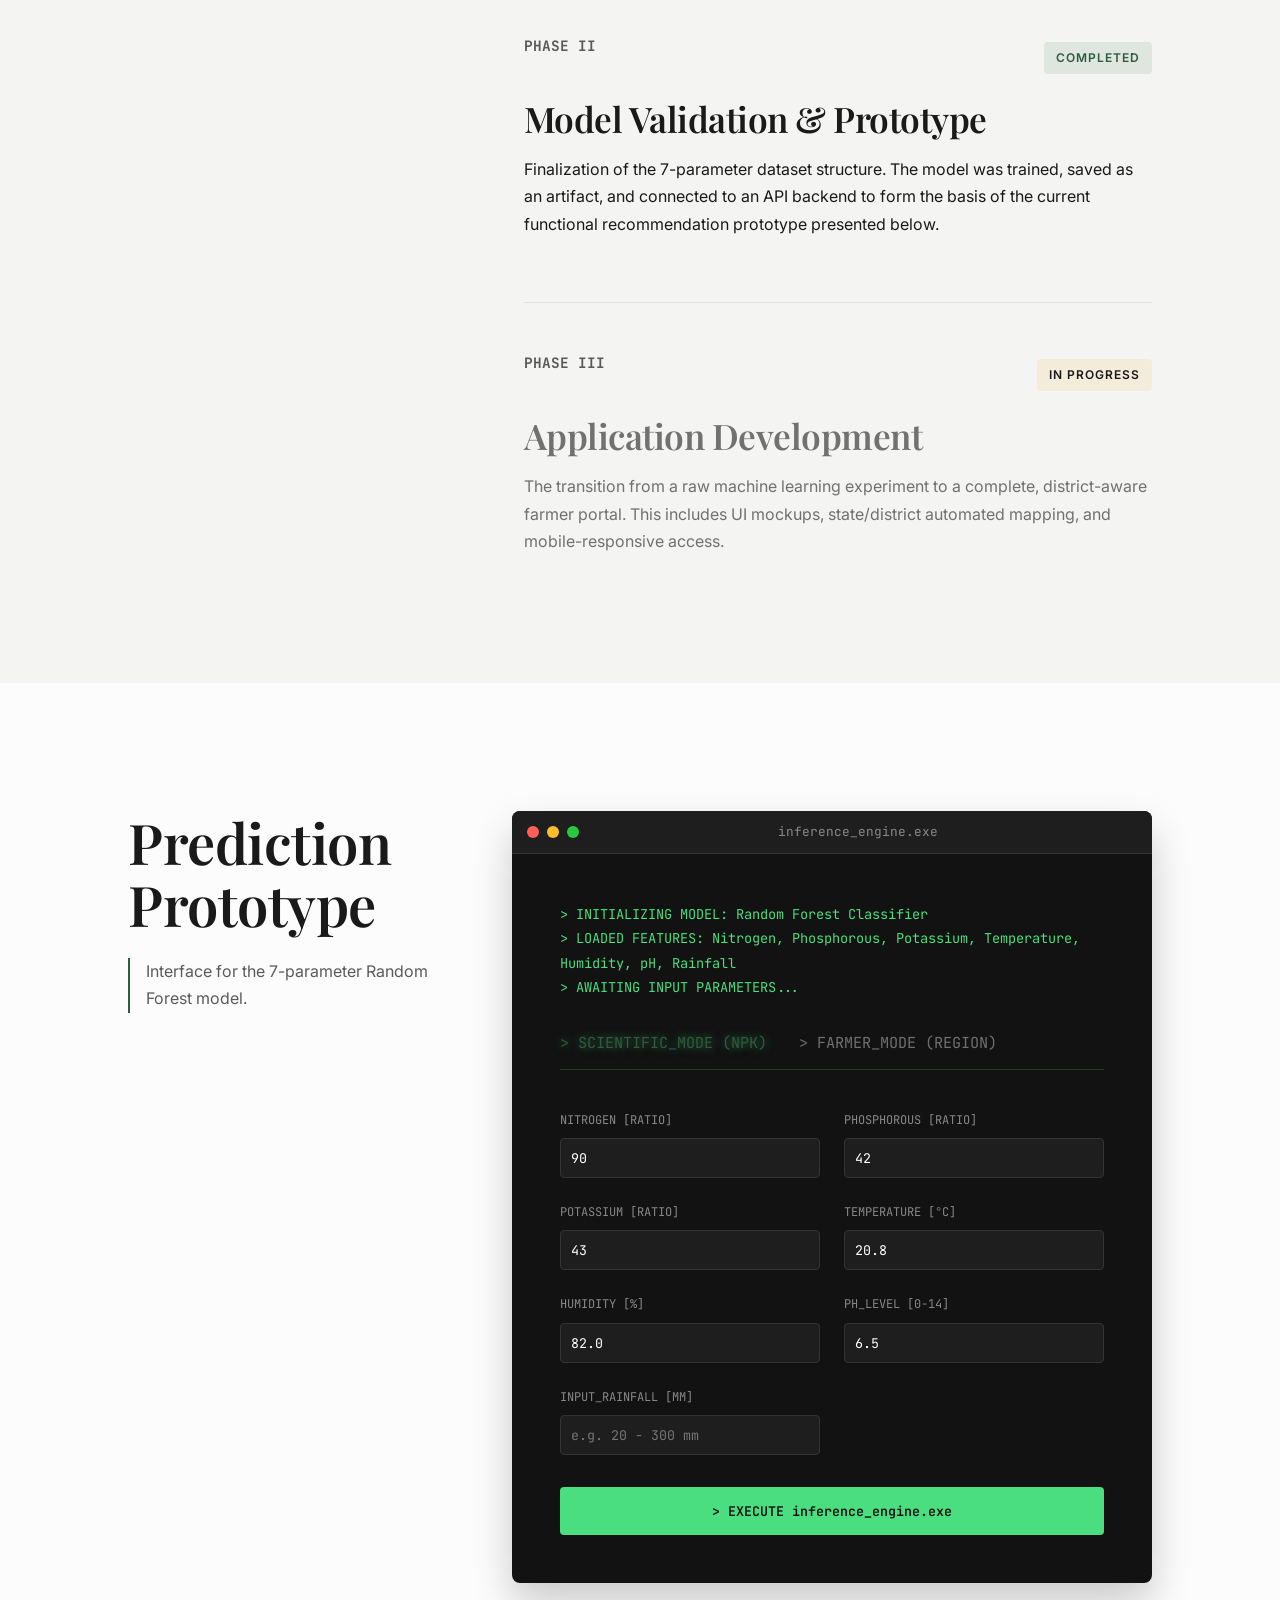
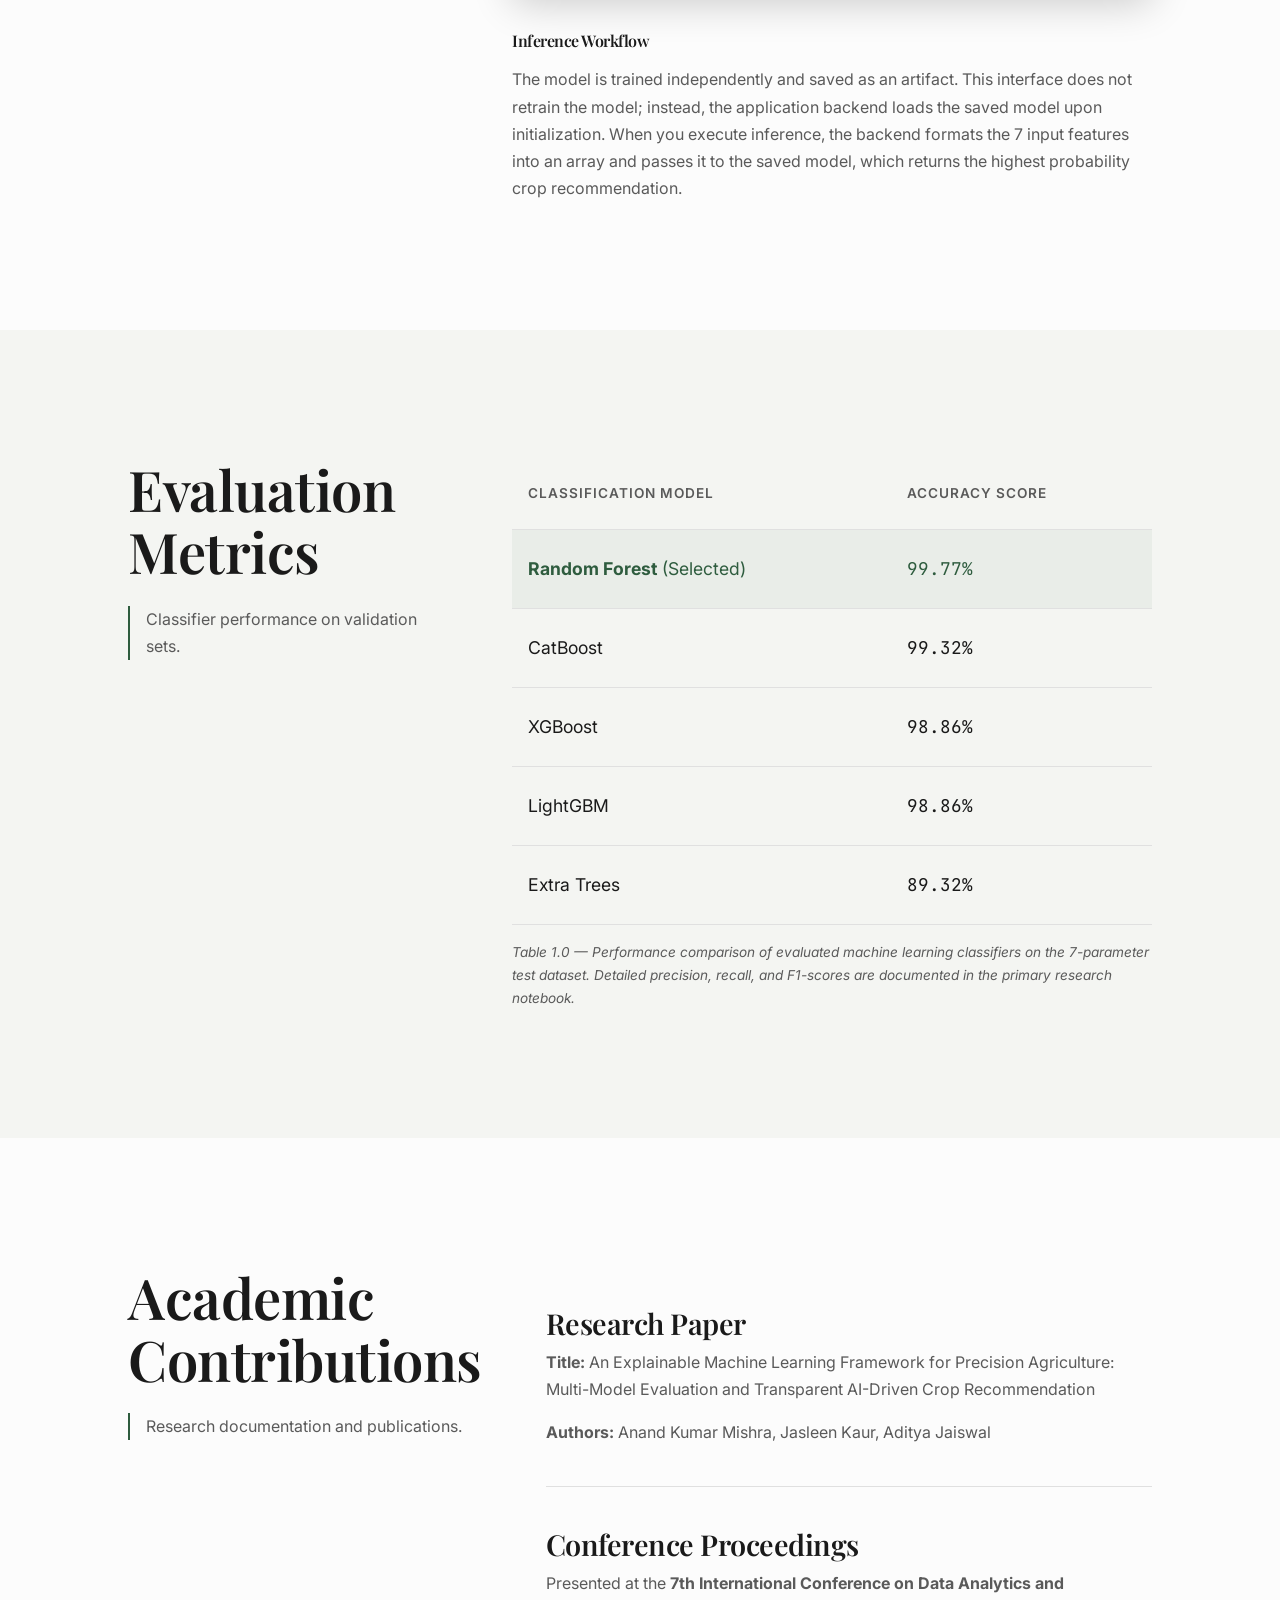
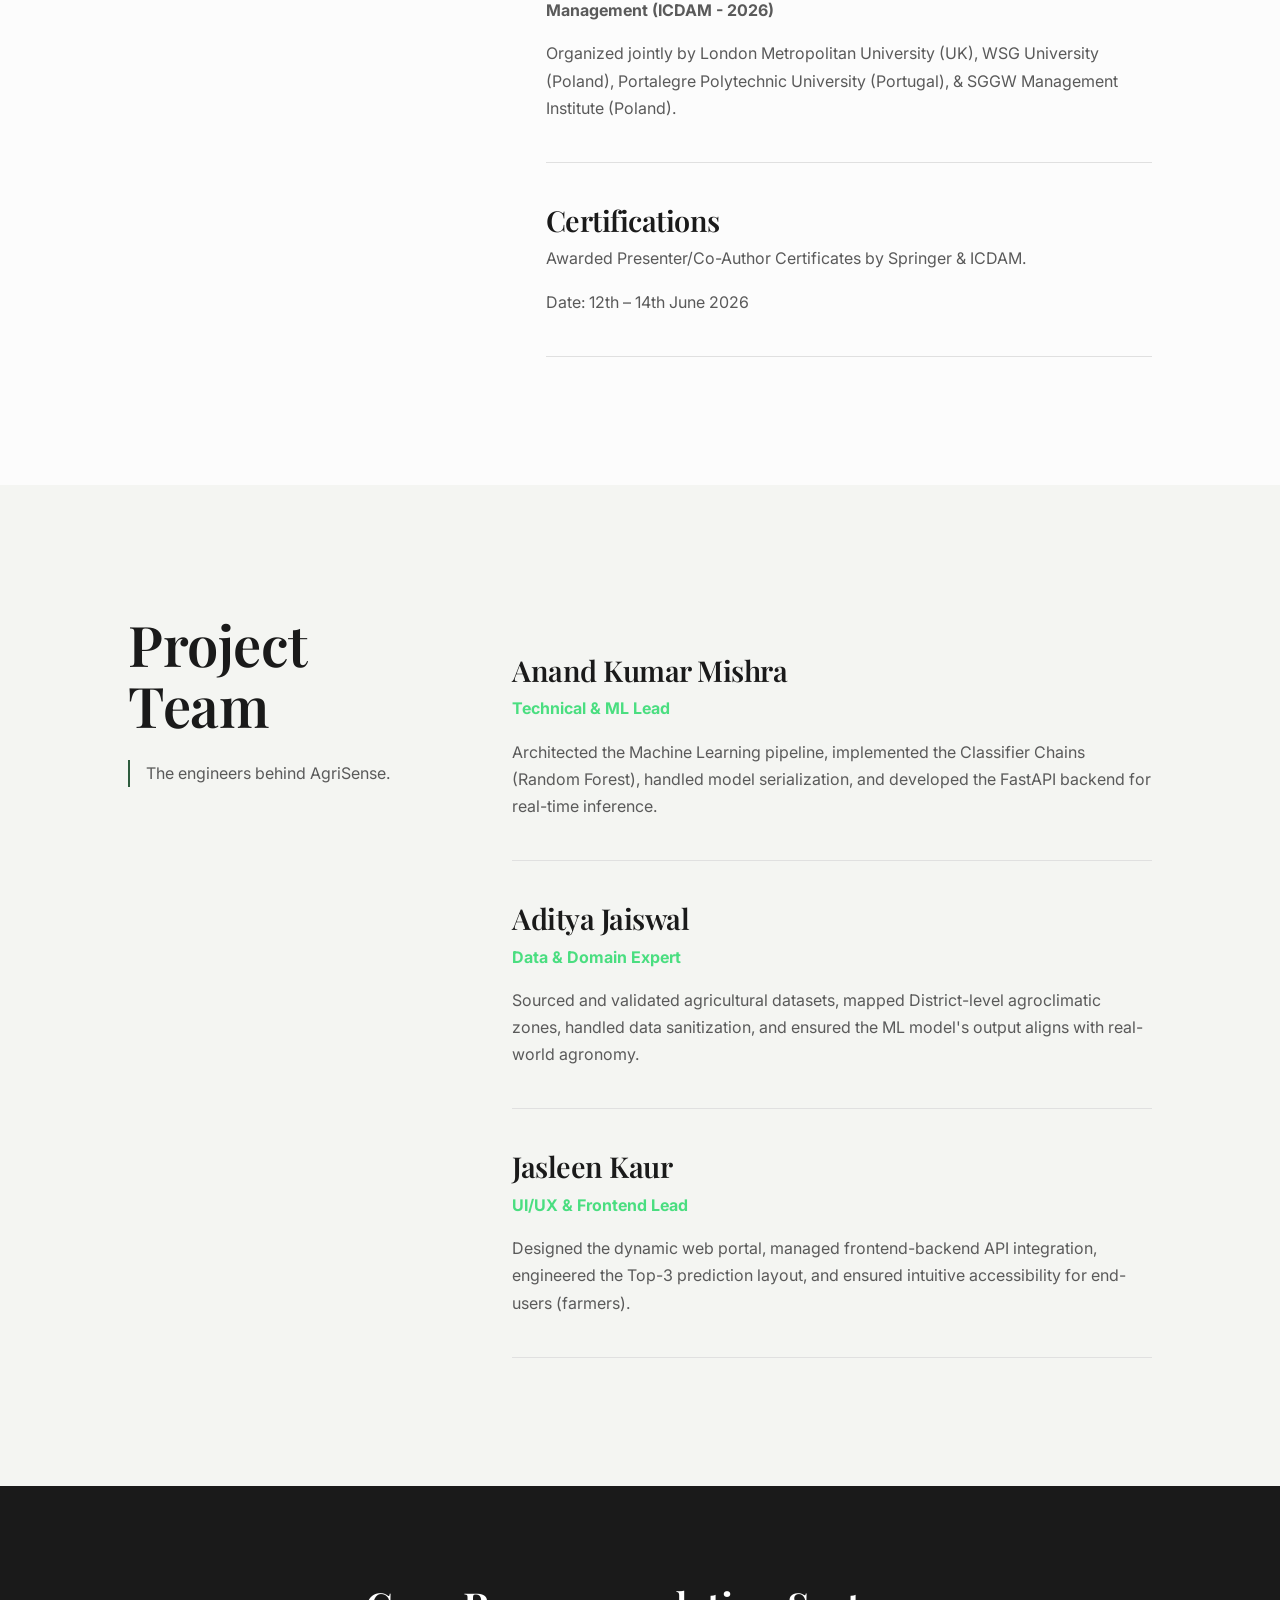
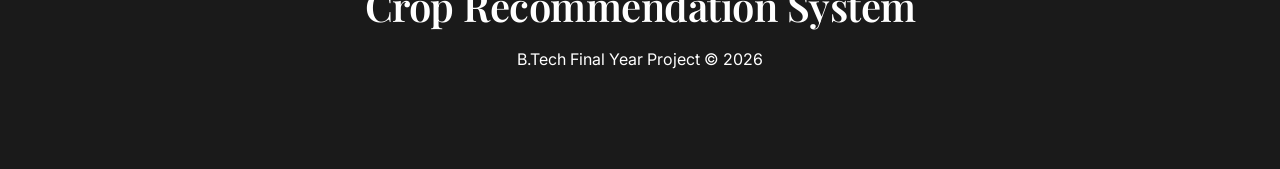
==== commit cb1a2891: "feat: Integrate Gemini AI Explanations and Dynamic SHAP Visualizations" ====
--- a/index.html
+++ b/index.html
@@ -36,6 +36,7 @@
                 <a href="#overview" class="nav-link">Research</a>
                 <a href="#recommendation" class="nav-link">Prototype Model</a>
                 <a href="#academic" class="nav-link">Contributions</a>
+                <a href="#team" class="nav-link">Project Team</a>
                 <button id="viva-mode-btn" class="btn btn-outline">Presentation Mode</button>
             </div>
             <div class="mobile-menu-btn">
@@ -202,31 +203,31 @@
                                 <div class="terminal-grid">
                                     <div class="t-input-group">
                                         <label>NITROGEN [Ratio]</label>
-                                        <input type="number" step="0.1" id="nitrogen" value="90" required>
+                                        <input type="number" step="0.1" min="0" max="300" id="nitrogen" value="90" required>
                                     </div>
                                     <div class="t-input-group">
                                         <label>PHOSPHOROUS [Ratio]</label>
-                                        <input type="number" step="0.1" id="phosphorous" value="42" required>
+                                        <input type="number" step="0.1" min="0" max="300" id="phosphorous" value="42" required>
                                     </div>
                                     <div class="t-input-group">
                                         <label>POTASSIUM [Ratio]</label>
-                                        <input type="number" step="0.1" id="potassium" value="43" required>
+                                        <input type="number" step="0.1" min="0" max="300" id="potassium" value="43" required>
                                     </div>
                                     <div class="t-input-group">
                                         <label>TEMPERATURE [°C]</label>
-                                        <input type="number" step="0.1" id="temperature" value="20.8" required>
+                                        <input type="number" step="0.1" min="0" max="60" id="temperature" value="20.8" required>
                                     </div>
                                     <div class="t-input-group">
                                         <label>HUMIDITY [%]</label>
-                                        <input type="number" step="0.1" id="humidity" value="82.0" required>
+                                        <input type="number" step="0.1" min="0" max="100" id="humidity" value="82.0" required>
                                     </div>
                                     <div class="t-input-group">
                                         <label>PH_LEVEL [0-14]</label>
-                                        <input type="number" step="0.1" id="ph" value="6.5" required>
-                                    </div>
-                                    <div class="t-input-group">
-                                        <label for="rainfall" class="terminal-prompt">INPUT_RAINFALL</label>
-                                        <input type="number" step="0.1" id="rainfall" placeholder="Rainfall (mm)" required class="terminal-input">
+                                        <input type="number" step="0.1" min="0" max="14" id="ph" value="6.5" required>
+                                    </div>
+                                    <div class="t-input-group">
+                                        <label for="rainfall" class="terminal-prompt">INPUT_RAINFALL [mm]</label>
+                                        <input type="number" step="0.1" min="0" max="1000" id="rainfall" placeholder="e.g. 20 - 300 mm" required class="terminal-input">
                                     </div>
                                 </div>
                                 <button type="submit" class="terminal-btn" id="submit-btn">> EXECUTE inference_engine.exe</button>
@@ -334,6 +335,34 @@
             </div>
         </section>
 
+        <!-- 7. Project Team -->
+        <section id="team" class="section bespoke-section bg-alt">
+            <div class="bespoke-container">
+                <div class="section-title-side reveal-mask">
+                    <h2 class="serif-title">Project<br>Team</h2>
+                    <p class="section-meta">The engineers behind AgriSense.</p>
+                </div>
+                
+                <div class="content-side list-layout">
+                    <div class="academic-item reveal-mask">
+                        <h3 class="serif-title">Anand Kumar Mishra</h3>
+                        <p class="text-muted" style="color: #4ade80;"><strong>Technical & ML Lead</strong></p>
+                        <p class="text-muted mt-3">Architected the Machine Learning pipeline, implemented the Classifier Chains (Random Forest), handled model serialization, and developed the FastAPI backend for real-time inference.</p>
+                    </div>
+                    <div class="academic-item reveal-mask">
+                        <h3 class="serif-title">Aditya Jaiswal</h3>
+                        <p class="text-muted" style="color: #4ade80;"><strong>Data & Domain Expert</strong></p>
+                        <p class="text-muted mt-3">Sourced and validated agricultural datasets, mapped District-level agroclimatic zones, handled data sanitization, and ensured the ML model's output aligns with real-world agronomy.</p>
+                    </div>
+                    <div class="academic-item reveal-mask">
+                        <h3 class="serif-title">Jasleen Kaur</h3>
+                        <p class="text-muted" style="color: #4ade80;"><strong>UI/UX & Frontend Lead</strong></p>
+                        <p class="text-muted mt-3">Designed the dynamic web portal, managed frontend-backend API integration, engineered the Top-3 prediction layout, and ensured intuitive accessibility for end-users (farmers).</p>
+                    </div>
+                </div>
+            </div>
+        </section>
+
     </main>
 
     <footer class="editorial-footer">
@@ -343,6 +372,6 @@
         </div>
     </footer>
 
-    <script src="index.js?v=5"></script>
+    <script src="index.js?v=7"></script>
 </body>
 </html>
